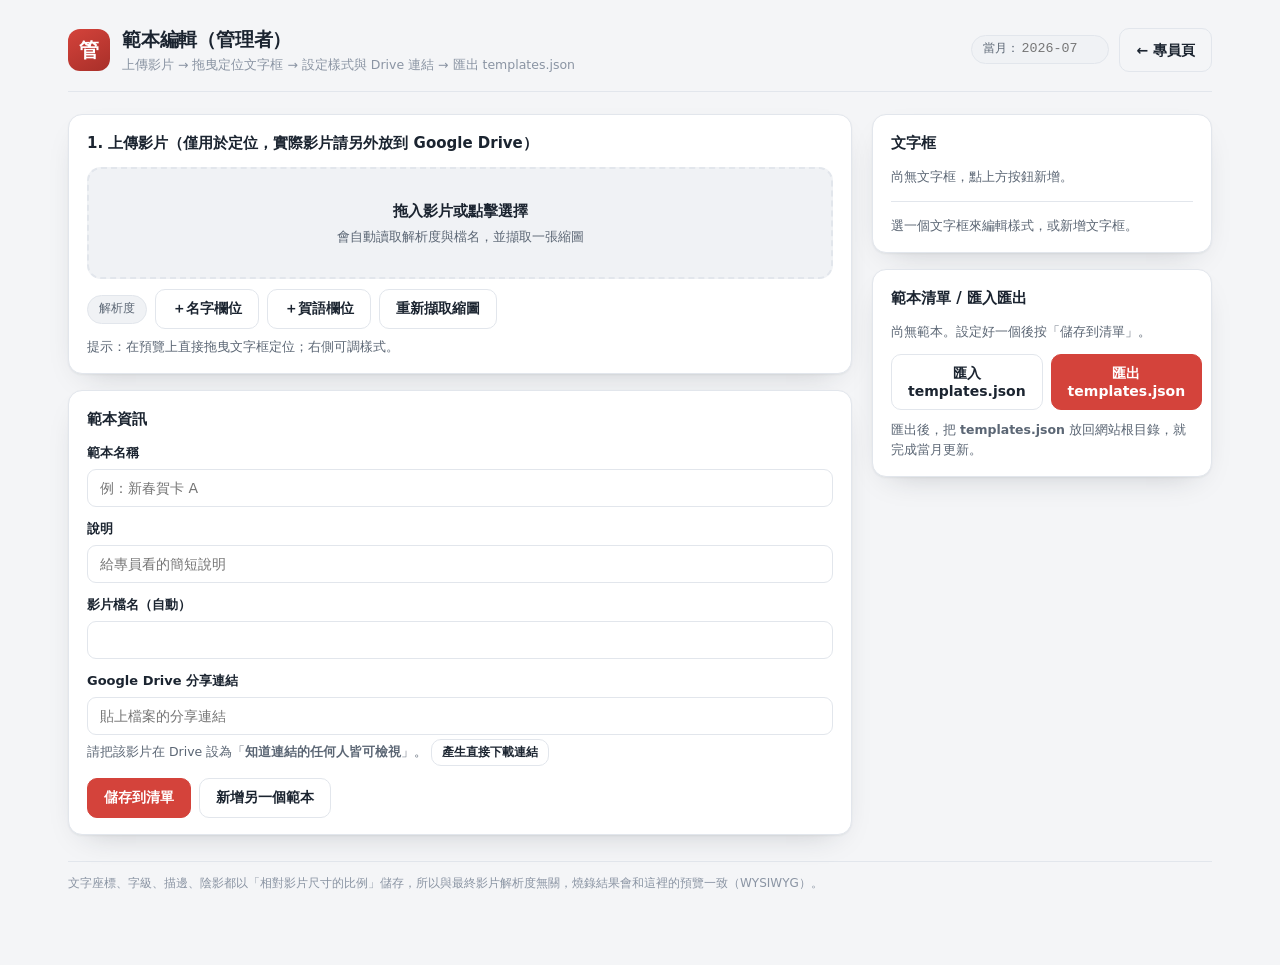
==== editor.html @ efcbe230 "賀卡影片產生器：純前端 ffmpeg.wasm 文字燒錄工具 專員產出頁(四步驟)＋管理者範本編輯頁＋templates.json＋README(管理者/專員指南)  Co-Authored-By: " ====
<!doctype html>
<html lang="zh-Hant">
<head>
  <meta charset="utf-8">
  <meta name="viewport" content="width=device-width, initial-scale=1">
  <title>範本編輯 — 賀卡影片產生器（管理者）</title>
  <link rel="stylesheet" href="css/app.css">
</head>
<body>
  <div class="wrap wrap-wide">
    <div class="topbar">
      <div class="brand">
        <div class="logo">管</div>
        <div>
          <h1>範本編輯（管理者）</h1>
          <div class="sub">上傳影片 → 拖曳定位文字框 → 設定樣式與 Drive 連結 → 匯出 templates.json</div>
        </div>
      </div>
      <div class="right">
        <label class="pill">當月：<input id="mMonth" style="border:0;background:transparent;width:78px;font-family:var(--mono)" placeholder="2026-07"></label>
        <a class="btn btn-ghost" href="index.html">← 專員頁</a>
      </div>
    </div>

    <div class="ed">
      <!-- 左：舞台 -->
      <div>
        <div class="panel">
          <h3>1. 上傳影片（僅用於定位，實際影片請另外放到 Google Drive）</h3>
          <div class="drop" id="edDrop">
            <div class="big">拖入影片或點擊選擇</div>
            <div class="small">會自動讀取解析度與檔名，並擷取一張縮圖</div>
          </div>
          <input type="file" id="edFile" accept="video/*" class="hide">
          <div class="row" style="margin-top:10px">
            <span class="pill">解析度 <b id="resTag" class="mono"></b></span>
            <button class="btn btn-ghost" id="addName">＋名字欄位</button>
            <button class="btn btn-ghost" id="addGreet">＋賀語欄位</button>
            <button class="btn btn-ghost" id="recapThumb">重新擷取縮圖</button>
          </div>
          <div id="stageWrap" class="edstage hide" style="margin-top:12px">
            <video id="edVideo" muted playsinline></video>
            <div class="layer" id="edLayer" style="position:absolute;inset:0"></div>
          </div>
          <div class="muted" style="margin-top:8px">提示：在預覽上直接拖曳文字框定位；右側可調樣式。</div>
        </div>

        <div class="panel" style="margin-top:16px">
          <h3>範本資訊</h3>
          <div class="field"><label>範本名稱</label><input class="input" id="mName" placeholder="例：新春賀卡 A"></div>
          <div class="field"><label>說明</label><input class="input" id="mDesc" placeholder="給專員看的簡短說明"></div>
          <div class="field"><label>影片檔名（自動）</label><input class="input mono" id="mVideoFile" readonly></div>
          <div class="field"><label>Google Drive 分享連結</label>
            <input class="input" id="mDrive" placeholder="貼上檔案的分享連結">
            <div class="muted" style="margin-top:4px">請把該影片在 Drive 設為「<b>知道連結的任何人皆可檢視</b>」。
              <button class="btn btn-ghost" id="driveHelpBtn" style="padding:4px 10px;font-size:12px">產生直接下載連結</button></div>
            <div id="driveDirectWrap" class="alert info hide" style="margin-top:6px">直接下載連結：<span id="driveDirect" class="mono" style="word-break:break-all"></span></div>
          </div>
          <div class="row">
            <button class="btn btn-primary" id="saveTpl">儲存到清單</button>
            <button class="btn" id="newTpl">新增另一個範本</button>
          </div>
        </div>
      </div>

      <!-- 右：屬性 + 清單 -->
      <div>
        <div class="panel">
          <h3>文字框</h3>
          <div class="fieldlist" id="fieldList"></div>
          <hr style="border:0;border-top:1px solid var(--line);margin:14px 0">
          <div id="props"></div>
        </div>

        <div class="panel" style="margin-top:16px">
          <h3>範本清單 / 匯入匯出</h3>
          <div class="fieldlist" id="tplList"></div>
          <div class="row" style="margin-top:12px">
            <button class="btn" id="importBtn">匯入 templates.json</button>
            <button class="btn btn-primary" id="exportBtn">匯出 templates.json</button>
          </div>
          <input type="file" id="importFile" accept="application/json,.json" class="hide">
          <div class="muted" style="margin-top:10px">匯出後，把 <b>templates.json</b> 放回網站根目錄，就完成當月更新。</div>
        </div>
      </div>
    </div>

    <div class="footnote">
      文字座標、字級、描邊、陰影都以「相對影片尺寸的比例」儲存，所以與最終影片解析度無關，燒錄結果會和這裡的預覽一致（WYSIWYG）。
    </div>
  </div>

  <script src="js/lib.js"></script>
  <script src="js/editor.js"></script>
</body>
</html>
---- css/app.css ----
:root{
  --bg:#F4F5F7; --surface:#FFFFFF; --surface-2:#F0F2F5; --ink:#1B2430; --muted:#5B6674;
  --faint:#8A94A3; --line:#E2E6EC; --brand:#D4433B; --brand-deep:#A82F29; --brand-soft:#FCE9E7;
  --ok:#1E9E6A; --ok-soft:#E4F5EE; --warn:#C7841A; --warn-soft:#FBF0DC; --err:#C5372F; --err-soft:#FBE7E5;
  --shadow:0 1px 2px rgba(27,36,48,.05),0 12px 32px -18px rgba(27,36,48,.28);
  --font:"PingFang TC","Noto Sans TC","Microsoft JhengHei",-apple-system,system-ui,sans-serif;
  --mono:ui-monospace,"SF Mono",Menlo,Consolas,monospace;
}
*{box-sizing:border-box}
html,body{margin:0}
body{background:var(--bg);color:var(--ink);font-family:var(--font);line-height:1.6;-webkit-font-smoothing:antialiased}
a{color:var(--brand-deep)}
.wrap{max-width:900px;margin:0 auto;padding:24px 18px 72px}
.wrap-wide{max-width:1180px}

/* header */
.topbar{display:flex;align-items:center;justify-content:space-between;gap:12px;flex-wrap:wrap;
  border-bottom:1px solid var(--line);padding-bottom:16px;margin-bottom:22px}
.brand{display:flex;align-items:center;gap:12px}
.brand .logo{width:42px;height:42px;border-radius:12px;background:linear-gradient(150deg,var(--brand),var(--brand-deep));
  display:grid;place-items:center;color:#fff;font-weight:800;font-size:20px;flex:none}
.brand h1{font-size:19px;margin:0;font-weight:800;letter-spacing:-.01em}
.brand .sub{font-size:12.5px;color:var(--faint);margin-top:1px}
.topbar .right{display:flex;gap:10px;align-items:center;font-size:13px;color:var(--muted)}
.pill{font-family:var(--mono);font-size:12px;background:var(--surface-2);border:1px solid var(--line);border-radius:999px;padding:4px 11px;color:var(--muted)}

/* buttons */
.btn{appearance:none;border:1px solid var(--line);background:var(--surface);color:var(--ink);font-family:var(--font);
  font-size:14px;font-weight:600;padding:10px 16px;border-radius:10px;cursor:pointer;display:inline-flex;align-items:center;gap:8px;
  transition:border-color .15s,transform .1s,background .15s;text-decoration:none}
.btn:hover{border-color:var(--brand);transform:translateY(-1px)}
.btn:disabled{opacity:.45;cursor:not-allowed;transform:none}
.btn:focus-visible{outline:2px solid var(--brand);outline-offset:2px}
.btn-primary{background:var(--brand);border-color:var(--brand);color:#fff}
.btn-primary:hover{background:var(--brand-deep);border-color:var(--brand-deep)}
.btn-lg{font-size:16px;padding:13px 22px}
.btn-block{width:100%;justify-content:center}
.btn-ghost{background:transparent}

/* cards grid (staff home) */
.grid{display:grid;grid-template-columns:repeat(auto-fill,minmax(220px,1fr));gap:16px}
.tplcard{background:var(--surface);border:1px solid var(--line);border-radius:14px;overflow:hidden;cursor:pointer;
  box-shadow:var(--shadow);transition:transform .12s,border-color .12s;text-align:left}
.tplcard:hover{transform:translateY(-3px);border-color:var(--brand)}
.tplcard .thumb{aspect-ratio:16/9;background:var(--surface-2);width:100%;object-fit:cover;display:block}
.tplcard .body{padding:12px 14px}
.tplcard .body h3{margin:0;font-size:15px;font-weight:800}
.tplcard .body p{margin:4px 0 0;font-size:12.5px;color:var(--muted);display:-webkit-box;-webkit-line-clamp:2;-webkit-box-orient:vertical;overflow:hidden}

/* steps */
.steps{display:flex;flex-direction:column;gap:14px}
.step{background:var(--surface);border:1px solid var(--line);border-radius:14px;padding:18px 20px;box-shadow:var(--shadow);opacity:.5;transition:opacity .2s}
.step.active{opacity:1;border-color:var(--brand)}
.step.done{opacity:1}
.step .head{display:flex;align-items:center;gap:12px;margin-bottom:10px}
.step .num{width:28px;height:28px;border-radius:50%;background:var(--surface-2);color:var(--muted);
  display:grid;place-items:center;font-weight:800;font-size:14px;flex:none;font-family:var(--mono)}
.step.active .num{background:var(--brand);color:#fff}
.step.done .num{background:var(--ok);color:#fff}
.step .head h3{margin:0;font-size:16px;font-weight:800}
.step .hint{font-size:13px;color:var(--muted);margin:2px 0 12px}

/* dropzone */
.drop{border:2px dashed var(--line);border-radius:14px;background:var(--surface-2);padding:30px;text-align:center;
  cursor:pointer;transition:border-color .15s,background .15s}
.drop:hover,.drop.over{border-color:var(--brand);background:var(--brand-soft)}
.drop .big{font-size:15px;font-weight:700}
.drop .small{font-size:12.5px;color:var(--muted);margin-top:4px}

/* preview */
.preview{position:relative;width:100%;background:#000;border-radius:12px;overflow:hidden;margin-top:6px}
.preview video{display:block;width:100%;height:auto}
.preview .layer{position:absolute;inset:0;pointer-events:none}
.tf{position:absolute;transform:translate(-50%,-50%);white-space:pre;line-height:1.1;pointer-events:none}

/* form fields */
.field{margin:12px 0}
.field label{display:block;font-size:13px;font-weight:700;margin-bottom:5px}
.input,select,textarea{width:100%;font-family:var(--font);font-size:14px;padding:10px 12px;border:1px solid var(--line);
  border-radius:9px;background:var(--surface);color:var(--ink)}
.input:focus,select:focus,textarea:focus{outline:none;border-color:var(--brand);box-shadow:0 0 0 3px var(--brand-soft)}
.req::after{content:" *";color:var(--brand)}

/* progress */
.progress{height:12px;background:var(--surface-2);border-radius:999px;overflow:hidden;border:1px solid var(--line)}
.progress > i{display:block;height:100%;width:0;background:linear-gradient(90deg,var(--brand),var(--brand-deep));transition:width .2s}
.progress-label{font-size:13px;color:var(--muted);margin-top:8px;font-family:var(--mono)}

/* toast / alerts */
.toasts{position:fixed;right:16px;bottom:16px;display:flex;flex-direction:column;gap:10px;z-index:1000;max-width:340px}
.toast{background:var(--ink);color:#fff;padding:12px 16px;border-radius:11px;font-size:13.5px;box-shadow:var(--shadow);animation:slideIn .2s}
.toast.ok{background:var(--ok)}.toast.warn{background:var(--warn)}.toast.err{background:var(--err)}
@keyframes slideIn{from{transform:translateY(8px);opacity:0}to{transform:none;opacity:1}}
.alert{border-radius:11px;padding:12px 15px;font-size:13.5px;margin:10px 0}
.alert.err{background:var(--err-soft);border:1px solid var(--err);color:var(--brand-deep)}
.alert.warn{background:var(--warn-soft);border:1px solid var(--warn);color:#7a5510}
.alert.ok{background:var(--ok-soft);border:1px solid var(--ok);color:#146848}
.alert.info{background:var(--surface-2);border:1px solid var(--line);color:var(--muted)}

/* editor layout */
.ed{display:grid;grid-template-columns:1fr 340px;gap:20px;align-items:start}
@media (max-width:900px){.ed{grid-template-columns:1fr}.wrap-wide{max-width:900px}}
.panel{background:var(--surface);border:1px solid var(--line);border-radius:14px;padding:16px 18px;box-shadow:var(--shadow)}
.panel h3{margin:0 0 12px;font-size:15px;font-weight:800}
.edstage{position:relative;background:#111;border-radius:12px;overflow:hidden;user-select:none}
.edstage video{display:block;width:100%;height:auto}
.edbox{position:absolute;transform:translate(-50%,-50%);cursor:move;white-space:pre;line-height:1.1;
  outline:1.5px dashed rgba(255,255,255,.55);outline-offset:3px}
.edbox.sel{outline:2px solid var(--brand)}
.fieldlist{display:flex;flex-direction:column;gap:8px}
.fieldrow{display:flex;align-items:center;gap:8px;border:1px solid var(--line);border-radius:9px;padding:8px 10px;font-size:13px;cursor:pointer}
.fieldrow.sel{border-color:var(--brand);background:var(--brand-soft)}
.fieldrow .tag{font-family:var(--mono);font-size:11px;padding:1px 6px;border-radius:5px;background:var(--surface-2);border:1px solid var(--line)}
.grid2{display:grid;grid-template-columns:1fr 1fr;gap:10px}
.row{display:flex;gap:8px;align-items:center}
.swatches{display:flex;flex-wrap:wrap;gap:6px;margin-top:6px}
.sw{width:22px;height:22px;border-radius:6px;border:1px solid var(--line);cursor:pointer}
.muted{color:var(--muted);font-size:12.5px}
.mono{font-family:var(--mono)}
.hide{display:none!important}
.spinner{width:16px;height:16px;border:2px solid rgba(255,255,255,.4);border-top-color:#fff;border-radius:50%;animation:spin .7s linear infinite;display:inline-block}
@keyframes spin{to{transform:rotate(360deg)}}
@media (prefers-reduced-motion:reduce){*{animation:none!important;transition:none!important}}
.footnote{margin-top:26px;font-size:12px;color:var(--faint);border-top:1px solid var(--line);padding-top:12px}
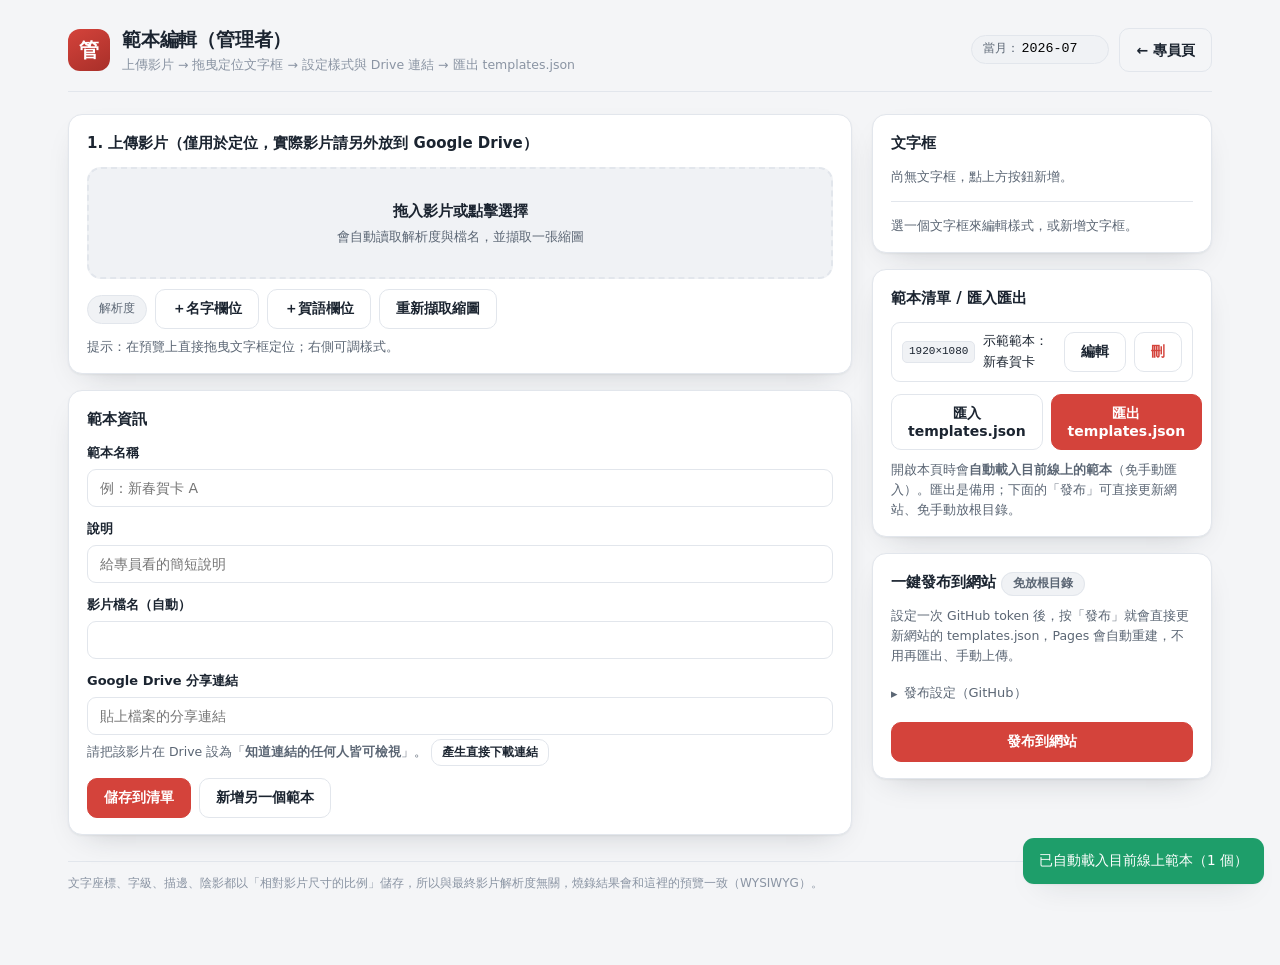
==== commit e9572327: "管理者自動化：開頁自動載入線上 templates.json、localStorage 草稿、一鍵發布到 GitHub(免手動放根目錄) Co-Authored-By: Claude Opus 4.8" ====
--- a/editor.html
+++ b/editor.html
@@ -20,6 +20,11 @@
         <label class="pill">當月：<input id="mMonth" style="border:0;background:transparent;width:78px;font-family:var(--mono)" placeholder="2026-07"></label>
         <a class="btn btn-ghost" href="index.html">← 專員頁</a>
       </div>
+    </div>
+
+    <div id="draftBar" class="alert warn hide" style="display:flex;align-items:center;gap:12px;justify-content:space-between">
+      <span>偵測到上次未發布的草稿。</span>
+      <span><button class="btn" id="draftRestore">還原草稿</button> <button class="btn btn-ghost" id="draftDismiss">略過</button></span>
     </div>
 
     <div class="ed">
@@ -80,7 +85,29 @@
             <button class="btn btn-primary" id="exportBtn">匯出 templates.json</button>
           </div>
           <input type="file" id="importFile" accept="application/json,.json" class="hide">
-          <div class="muted" style="margin-top:10px">匯出後，把 <b>templates.json</b> 放回網站根目錄，就完成當月更新。</div>
+          <div class="muted" style="margin-top:10px">開啟本頁時會<b>自動載入目前線上的範本</b>（免手動匯入）。匯出是備用；下面的「發布」可直接更新網站、免手動放根目錄。</div>
+        </div>
+
+        <div class="panel" style="margin-top:16px">
+          <h3>一鍵發布到網站 <span class="pill" style="font-weight:600">免放根目錄</span></h3>
+          <div class="muted" style="margin-bottom:10px">設定一次 GitHub token 後，按「發布」就會直接更新網站的 templates.json，Pages 會自動重建，不用再匯出、手動上傳。</div>
+          <button class="adv-toggle" id="pgToggle" type="button"><span class="caret">▸</span> 發布設定（GitHub）</button>
+          <div class="adv-body hide" id="pgBody">
+            <div class="grid2">
+              <div class="field"><label>GitHub 帳號</label><input class="input mono" id="pgOwner" placeholder="mktcycy"></div>
+              <div class="field"><label>Repo 名稱</label><input class="input mono" id="pgRepo" placeholder="greeting-card-video"></div>
+            </div>
+            <div class="grid2">
+              <div class="field"><label>分支</label><input class="input mono" id="pgBranch" placeholder="main"></div>
+              <div class="field"><label>檔案路徑</label><input class="input mono" id="pgPath" placeholder="templates.json"></div>
+            </div>
+            <div class="field"><label>GitHub Token（fine-grained，僅需該 repo 的 Contents 讀寫）</label>
+              <input class="input mono" id="pgToken" type="password" placeholder="ghp_ 或 github_pat_..."></div>
+            <label class="row" style="font-size:13px;gap:6px"><input type="checkbox" id="pgRemember"> 記住 token（存在本機瀏覽器）
+              <button class="btn btn-ghost" id="pgClearTok" type="button" style="padding:4px 10px;font-size:12px;margin-left:auto">清除 token</button></label>
+            <div class="alert warn" style="margin-top:8px;font-size:12.5px">⚠️ token 有寫入權，只在<b>你自己的電腦</b>操作、不要用共用電腦；建議用「fine-grained token」且只授權這一個 repo 的 Contents。</div>
+          </div>
+          <button class="btn btn-primary btn-block" id="pgPublish" style="margin-top:12px">發布到網站</button>
         </div>
       </div>
     </div>
--- a/css/app.css
+++ b/css/app.css
@@ -122,3 +122,20 @@
 @keyframes spin{to{transform:rotate(360deg)}}
 @media (prefers-reduced-motion:reduce){*{animation:none!important;transition:none!important}}
 .footnote{margin-top:26px;font-size:12px;color:var(--faint);border-top:1px solid var(--line);padding-top:12px}
+
+/* 簡化版流程 */
+.block{background:var(--surface);border:1px solid var(--line);border-radius:16px;padding:20px 22px;box-shadow:var(--shadow);margin-bottom:16px}
+.block h3{margin:0 0 4px;font-size:17px;font-weight:800}
+.block .sub{font-size:13px;color:var(--muted);margin-bottom:14px}
+.reveal{animation:fade .25s}
+@keyframes fade{from{opacity:0;transform:translateY(6px)}to{opacity:1;transform:none}}
+.dlrow{display:flex;gap:10px;align-items:center;flex-wrap:wrap;margin-bottom:12px}
+.big-input{font-size:20px;font-weight:700;padding:14px 16px;text-align:center}
+.genrow{display:flex;gap:10px;align-items:center;margin-top:14px}
+.adv-toggle{display:inline-flex;align-items:center;gap:6px;font-size:13px;color:var(--muted);cursor:pointer;
+  background:none;border:0;padding:8px 0;font-family:var(--font)}
+.adv-toggle:hover{color:var(--brand)}
+.adv-body{border-top:1px solid var(--line);margin-top:6px;padding-top:12px}
+.caret{transition:transform .15s}
+.adv-toggle.open .caret{transform:rotate(90deg)}
+.swatch-input{width:40px;height:40px;border:1px solid var(--line);border-radius:9px;padding:2px;background:var(--surface);cursor:pointer;flex:none}
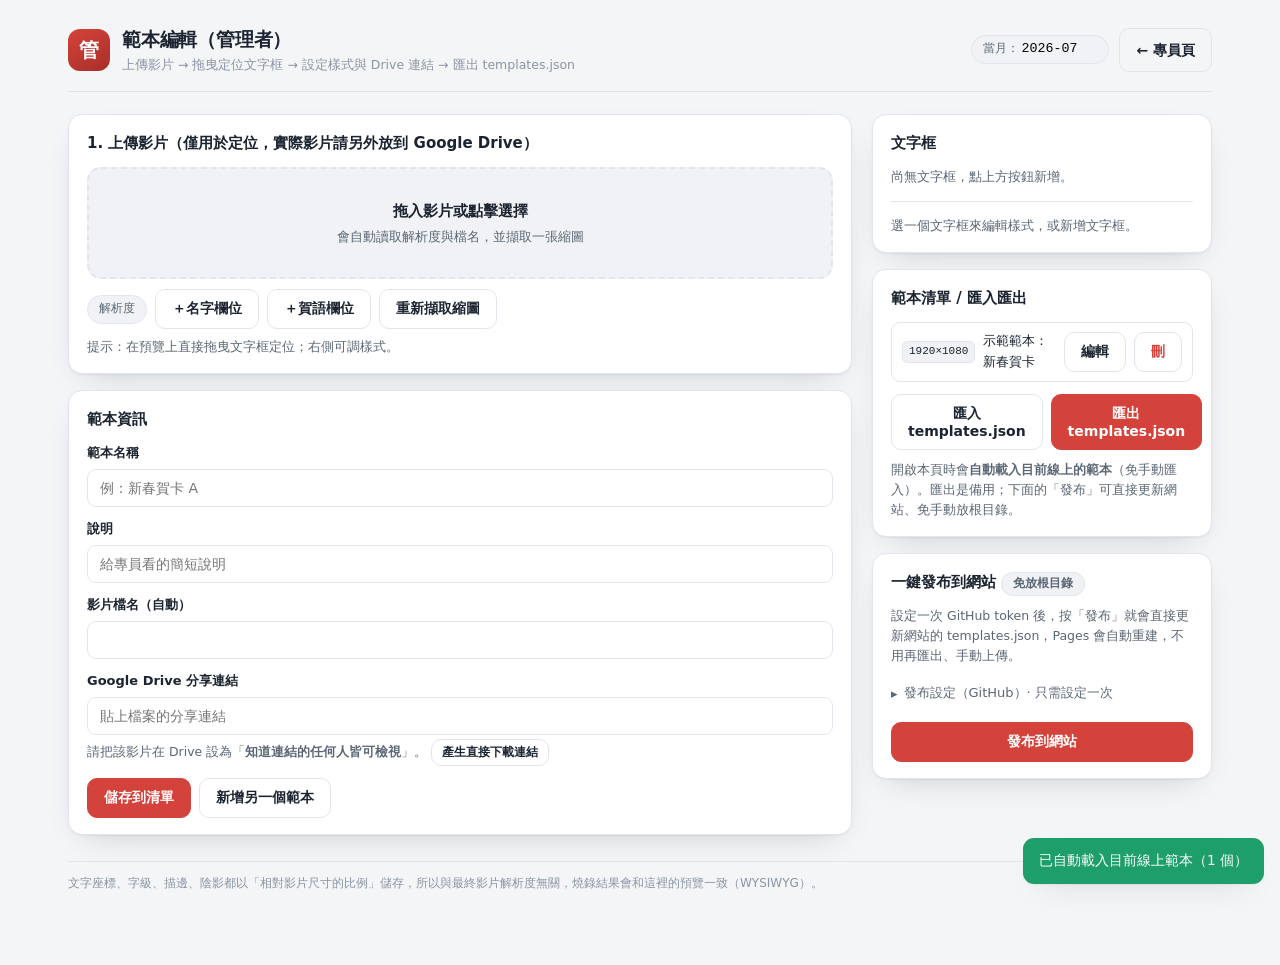
==== commit 7125f717: "發布設定：記住 token 後顯示『已就緒』狀態，明確只需設定一次 Co-Authored-By: Claude Opus 4.8 <noreply@anthropic.com>" ====
--- a/editor.html
+++ b/editor.html
@@ -91,7 +91,8 @@
         <div class="panel" style="margin-top:16px">
           <h3>一鍵發布到網站 <span class="pill" style="font-weight:600">免放根目錄</span></h3>
           <div class="muted" style="margin-bottom:10px">設定一次 GitHub token 後，按「發布」就會直接更新網站的 templates.json，Pages 會自動重建，不用再匯出、手動上傳。</div>
-          <button class="adv-toggle" id="pgToggle" type="button"><span class="caret">▸</span> 發布設定（GitHub）</button>
+          <div id="pgStatus" class="alert ok hide" style="font-size:12.5px"></div>
+          <button class="adv-toggle" id="pgToggle" type="button"><span class="caret">▸</span> 發布設定（GitHub）· 只需設定一次</button>
           <div class="adv-body hide" id="pgBody">
             <div class="grid2">
               <div class="field"><label>GitHub 帳號</label><input class="input mono" id="pgOwner" placeholder="mktcycy"></div>
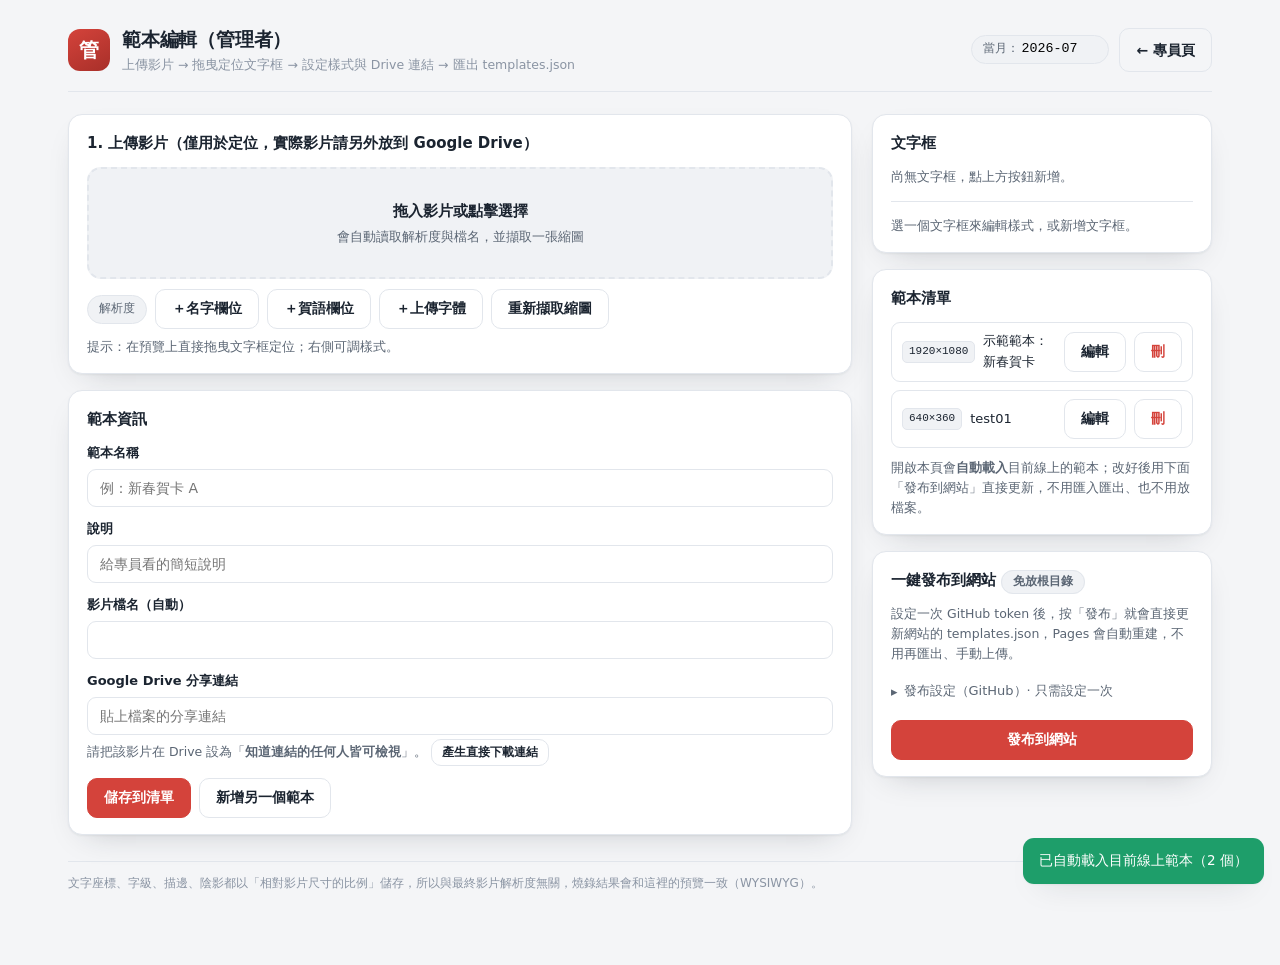
==== commit ea50b491: "拿掉匯入/匯出(改用自動載入+發布)、加上傳字體、屬性面板進階樣式收合，簡化介面" ====
--- a/editor.html
+++ b/editor.html
@@ -41,7 +41,9 @@
             <span class="pill">解析度 <b id="resTag" class="mono"></b></span>
             <button class="btn btn-ghost" id="addName">＋名字欄位</button>
             <button class="btn btn-ghost" id="addGreet">＋賀語欄位</button>
+            <button class="btn btn-ghost" id="fontBtn">＋上傳字體</button>
             <button class="btn btn-ghost" id="recapThumb">重新擷取縮圖</button>
+            <input type="file" id="fontFile" accept=".ttf,.otf,.woff,.woff2,.ttc" class="hide">
           </div>
           <div id="stageWrap" class="edstage hide" style="margin-top:12px">
             <video id="edVideo" muted playsinline></video>
@@ -78,14 +80,9 @@
         </div>
 
         <div class="panel" style="margin-top:16px">
-          <h3>範本清單 / 匯入匯出</h3>
+          <h3>範本清單</h3>
           <div class="fieldlist" id="tplList"></div>
-          <div class="row" style="margin-top:12px">
-            <button class="btn" id="importBtn">匯入 templates.json</button>
-            <button class="btn btn-primary" id="exportBtn">匯出 templates.json</button>
-          </div>
-          <input type="file" id="importFile" accept="application/json,.json" class="hide">
-          <div class="muted" style="margin-top:10px">開啟本頁時會<b>自動載入目前線上的範本</b>（免手動匯入）。匯出是備用；下面的「發布」可直接更新網站、免手動放根目錄。</div>
+          <div class="muted" style="margin-top:10px">開啟本頁會<b>自動載入</b>目前線上的範本；改好後用下面「發布到網站」直接更新，不用匯入匯出、也不用放檔案。</div>
         </div>
 
         <div class="panel" style="margin-top:16px">
@@ -95,12 +92,12 @@
           <button class="adv-toggle" id="pgToggle" type="button"><span class="caret">▸</span> 發布設定（GitHub）· 只需設定一次</button>
           <div class="adv-body hide" id="pgBody">
             <div class="grid2">
-              <div class="field"><label>GitHub 帳號</label><input class="input mono" id="pgOwner" placeholder="mktcycy"></div>
-              <div class="field"><label>Repo 名稱</label><input class="input mono" id="pgRepo" placeholder="greeting-card-video"></div>
+              <div class="field"><label>GitHub 帳號</label><input class="input mono" id="pgOwner" value="mktcycy" placeholder="mktcycy"></div>
+              <div class="field"><label>Repo 名稱</label><input class="input mono" id="pgRepo" value="greeting-card-video" placeholder="greeting-card-video"></div>
             </div>
             <div class="grid2">
-              <div class="field"><label>分支</label><input class="input mono" id="pgBranch" placeholder="main"></div>
-              <div class="field"><label>檔案路徑</label><input class="input mono" id="pgPath" placeholder="templates.json"></div>
+              <div class="field"><label>分支</label><input class="input mono" id="pgBranch" value="main" placeholder="main"></div>
+              <div class="field"><label>檔案路徑</label><input class="input mono" id="pgPath" value="templates.json" placeholder="templates.json"></div>
             </div>
             <div class="field"><label>GitHub Token（fine-grained，僅需該 repo 的 Contents 讀寫）</label>
               <input class="input mono" id="pgToken" type="password" placeholder="ghp_ 或 github_pat_..."></div>
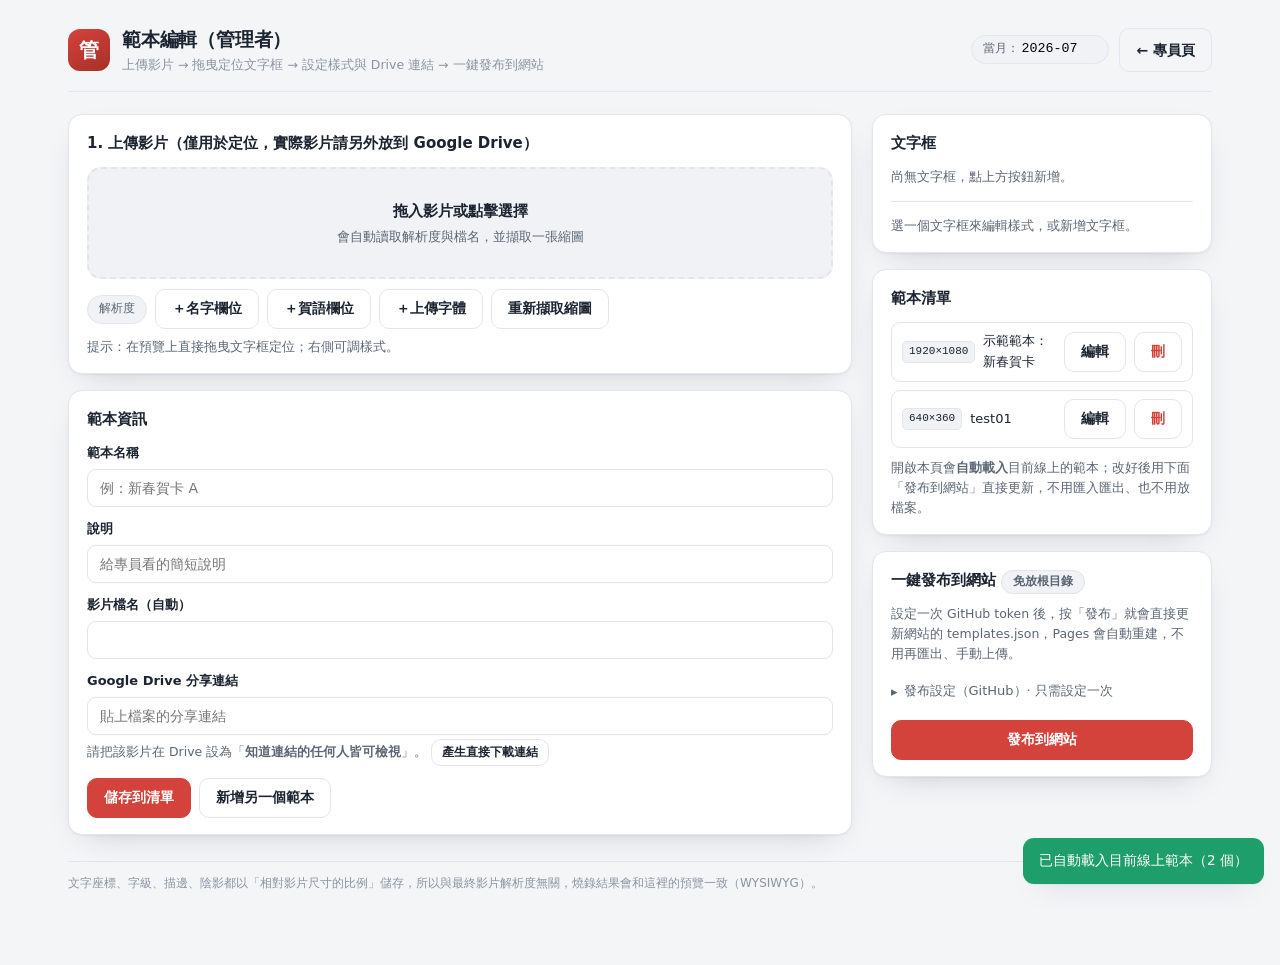
==== commit 90d2ee91: "編輯頁副標更新為『一鍵發布到網站』" ====
--- a/editor.html
+++ b/editor.html
@@ -13,7 +13,7 @@
         <div class="logo">管</div>
         <div>
           <h1>範本編輯（管理者）</h1>
-          <div class="sub">上傳影片 → 拖曳定位文字框 → 設定樣式與 Drive 連結 → 匯出 templates.json</div>
+          <div class="sub">上傳影片 → 拖曳定位文字框 → 設定樣式與 Drive 連結 → 一鍵發布到網站</div>
         </div>
       </div>
       <div class="right">
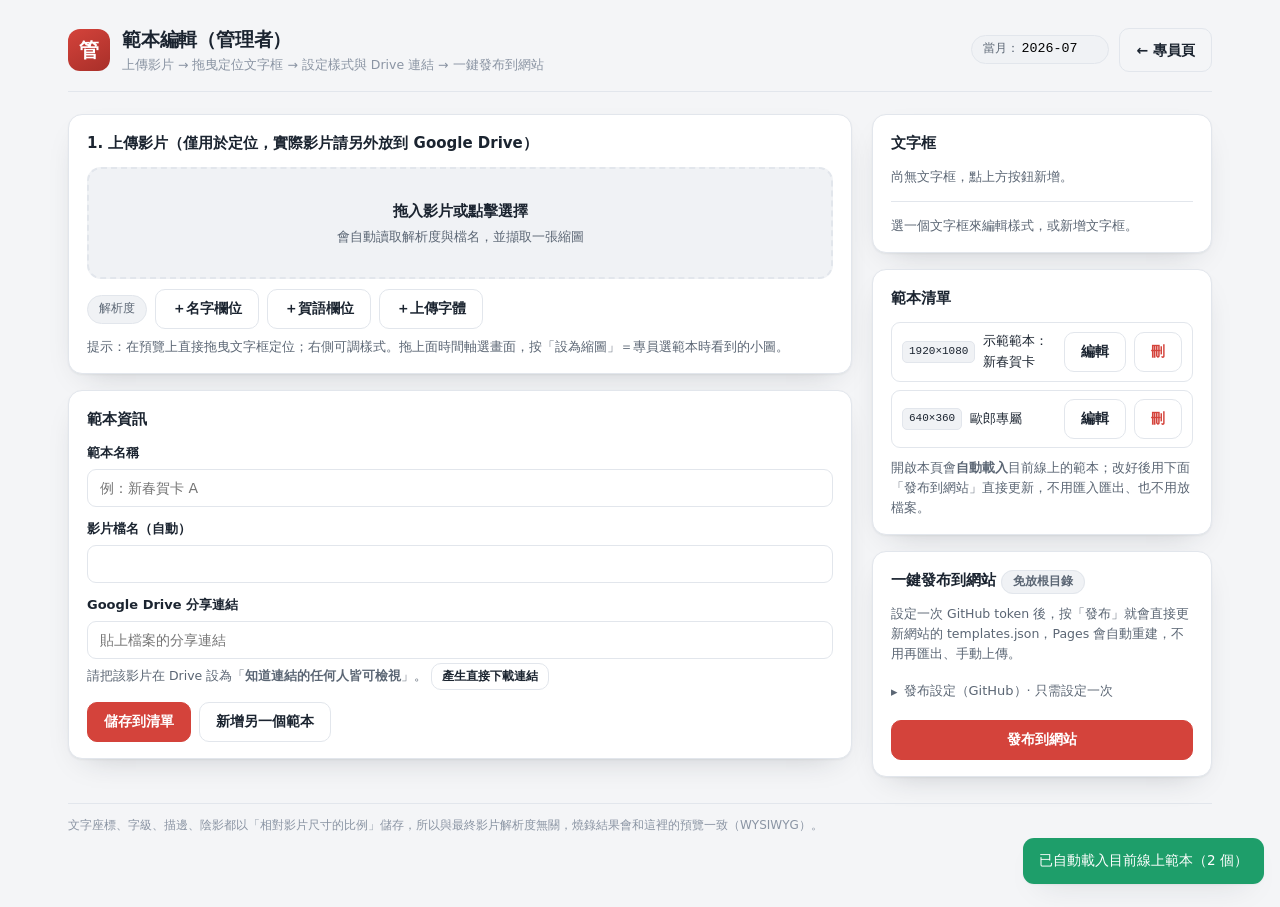
==== commit 4dbc0697: "縮圖改為時間軸選畫面+設為縮圖(附預覽)；移除用不到的『說明』欄" ====
--- a/editor.html
+++ b/editor.html
@@ -42,20 +42,24 @@
             <button class="btn btn-ghost" id="addName">＋名字欄位</button>
             <button class="btn btn-ghost" id="addGreet">＋賀語欄位</button>
             <button class="btn btn-ghost" id="fontBtn">＋上傳字體</button>
-            <button class="btn btn-ghost" id="recapThumb">重新擷取縮圖</button>
             <input type="file" id="fontFile" accept=".ttf,.otf,.woff,.woff2,.ttc" class="hide">
           </div>
           <div id="stageWrap" class="edstage hide" style="margin-top:12px">
             <video id="edVideo" muted playsinline></video>
             <div class="layer" id="edLayer" style="position:absolute;inset:0"></div>
           </div>
-          <div class="muted" style="margin-top:8px">提示：在預覽上直接拖曳文字框定位；右側可調樣式。</div>
+          <div id="thumbBar" class="row hide" style="margin-top:10px;gap:10px;align-items:center">
+            <span class="muted" style="white-space:nowrap">縮圖畫面</span>
+            <input type="range" id="edSeek" min="0" max="1000" value="0" style="flex:1">
+            <button class="btn" id="setThumb">設為縮圖</button>
+            <img id="thumbPrev" alt="縮圖預覽" style="height:38px;border:1px solid var(--line);border-radius:6px;display:none">
+          </div>
+          <div class="muted" style="margin-top:8px">提示：在預覽上直接拖曳文字框定位；右側可調樣式。拖上面時間軸選畫面，按「設為縮圖」＝專員選範本時看到的小圖。</div>
         </div>
 
         <div class="panel" style="margin-top:16px">
           <h3>範本資訊</h3>
           <div class="field"><label>範本名稱</label><input class="input" id="mName" placeholder="例：新春賀卡 A"></div>
-          <div class="field"><label>說明</label><input class="input" id="mDesc" placeholder="給專員看的簡短說明"></div>
           <div class="field"><label>影片檔名（自動）</label><input class="input mono" id="mVideoFile" readonly></div>
           <div class="field"><label>Google Drive 分享連結</label>
             <input class="input" id="mDrive" placeholder="貼上檔案的分享連結">
